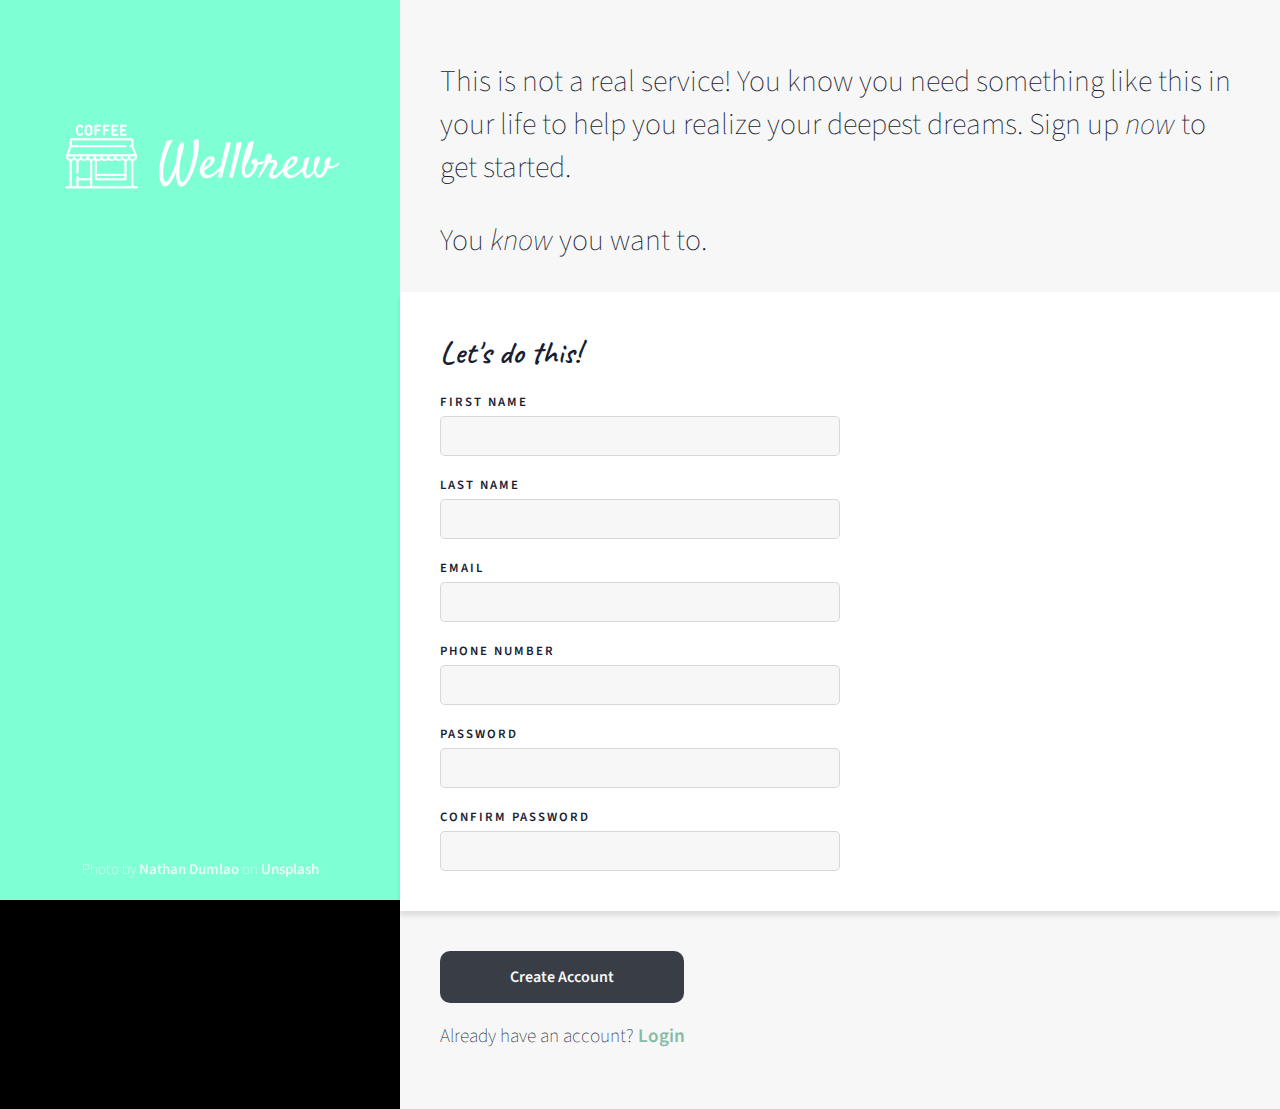
==== index.html @ 933966c3 "Initial form structure and styling" ====
<!DOCTYPE html>
<html lang="en">
<head>
    <meta charset="UTF-8">
    <meta http-equiv="X-UA-Compatible" content="IE=edge">
    <meta name="viewport" content="width=device-width, initial-scale=1.0">
    <title>Document</title>
    <link rel="stylesheet" href="styles.css">
</head>
<body>
    <div class="flex-container">
        <div class="left-container">
            <div class="logo-container">
                <img class="logo" src="logo-coffee-shop.png" alt="Company Logo">
                <div class="logo-text">Wellbrew</div>
            </div>
            <div class="splash-credit">Photo by <a href="https://unsplash.com/@nate_dumlao?utm_source=unsplash&utm_medium=referral&utm_content=creditCopyText">Nathan Dumlao</a> on <a href="https://unsplash.com/images/food/coffee?utm_source=unsplash&utm_medium=referral&utm_content=creditCopyText">Unsplash</a></div>
        </div>
        <div class="right-container">
            <div class="welcome-text">
                <p>This is not a real service! You know you need something like this in your life to help you realize your deepest dreams. Sign up <em>now</em> to get started.</p>
                <p>You <em>know</em> you want to.</p>
            </div>
            <div class="form-container">
                <h2 class="form-title">Let's do this!</h2>
                <form action="">
                    <div class="input-entry">
                        <label for="fname">First Name</label>
                        <input type="text" name="fname" id="fname">
                    </div>
                    <div class="input-entry">
                        <label for="lname">Last Name</label>
                        <input type="text" id="lname" name="lname">
                    </div>
                    <div class="input-entry">
                        <label for="email">Email</label>
                        <input type="email" name="email" id="email">
                    </div>
                    <div class="input-entry">
                        <label for="phone">Phone Number</label>
                        <input type="tel" name="phone" id="phone">
                    </div>
                    <div class="input-entry">
                        <label for="pwd">Password</label>
                        <input type="password" name="pwd" id="pwd">
                    </div>
                    <div class="input-entry">
                        <label for="pwd_cnf">Confirm Password</label>
                        <input type="password" name="pwd_cnf" id="pwd_cnf">
                    </div>
                </form>
            </div>
            <div class="form-submit-container">
                <button id="create_account" class="create_account_button">Create Account</button>
                <p>
                    Already have an account? <a href="login.html">Login</a>
                </p>
            </div>
        </div>
    </div>
</body>
</html>
---- styles.css ----
@import url('https://fonts.googleapis.com/css2?family=Caveat&family=Satisfy&family=Source+Sans+Pro:wght@200;300;600&display=swap');@import url('https://fonts.googleapis.com/css2?family=Satisfy&family=Source+Sans+Pro:wght@200;300;600&display=swap');

input {
    all: unset;
    box-sizing: border-box;
}

:root {
    --brown: '#A77979';
    --main-bg-color: #F7F7F7;
    /* --accent-color: rgb(109, 152, 134); */
    --accent-color: white;
    --dark-accent-color: #393E46;
    --light-accent-color: rgb(131 188 166);
    --text-color: #181D31;
    --accent-text-color: #F7F7F7;
    --logo-container: rgba(57, 62, 70, 0.5);

}

a {
    color: var(--accent-color);
    font-weight: 600;
    text-decoration: none;
}

.right-container a {
    color: var(--light-accent-color);
}

a:hover {
    color: var(--light-accent-color);
    transition: 0.5s;
}

a:active {
    color: var(--light-accent-color)
}

h2 {
    margin: 0;
    padding: 0;
    line-height: normal;
    font-size: 2rem;
    font-weight: 600;
    font-family: 'Caveat';
}

body {
    box-sizing: border-box;
    color: var(--text-color);
    display: relative;
    margin: 0;
    padding: 0;
    background-color: black;
    box-sizing: border-box;
    font-family: 'Source Sans Pro';
    font-size: 1.2rem;
    font-weight: 200;
}

.flex-container {
    display: flex;
    flex-direction: row;
}

.left-container {
    background-color: aquamarine;
    background-image: url(splash.jpeg);
    background-repeat:repeat;
    background-size: cover;
    /* background-position-y: bottom; */
    /* width: 35vw; */
    min-width: 400px;
    height: 100vh;
    flex: 2 1 800px;
    display: flex;
    flex-direction: column;
    justify-content: space-between;
    align-items: center;
}
.right-container {
    background-color: var(--main-bg-color);
    /* width: 65vw; */
    height: auto;
    display: flex;
    flex-direction: column;
    justify-content: center;
    padding-top: 30px;
}
.splash-credit {
    /* width: 100%; */
    color: white;
    font-size: 15px;
    text-align: center;
    margin: 20px;
    opacity: 80%;
}
.logo-container {
    /* background-color: var(--logo-container); */
    margin-top: 100px;
    width: 100%;
    min-width: 400px;
    display: flex;
    align-items: center;
    justify-content: center;
    padding: 20px;
}

.logo{
    max-width: 100px;
    width: calc(60px + 1vw);
    margin-right: 20px;
    filter: invert(100%);
}

.logo-text{
    color: white;
    font-size: calc(2em + 1vw);
    font-family: 'Satisfy';
    text-align: center;
    line-height: 50px;
    padding-top:20px;
}

.welcome-text {
    padding: 0px 40px;
    font-size: 30px;
}

.form-container {
    background-color: var(--accent-color);
    padding: 40px;
    box-shadow: 0px 5px 5px rgba(0,0,0,0.1);
}

form {
    /* max-width: 800px; */

}

.input-entry {
    display: inline-block;
    margin-right: 20px;
    margin-top: 20px;
    /* float: left; */
    max-width: 400px;
    width: 100%;
}

.input-entry > label {
    display: block;
    text-transform: uppercase;
    letter-spacing: 2px;
    font-size: 0.8rem;
    font-weight: 600;
    margin-bottom: 5px;
}

.input-entry > input {
    background-color: var(--main-bg-color);
    border: 1px solid rgba(77, 98, 90, 20%);
    border-radius: 5px;
    width: 100%;
    max-width: 600px;
    height: 40px;
    font-size: 1rem;
    font-family: 'Source Sans Pro';
    font-weight: 400;
    padding: 5px 10px;
}

.input-entry > input:active,
.input-entry > input:target,
.input-entry > input:focus {
    border: 2px var(--dark-accent-color) solid;
}

.form-submit-container {
    padding: 40px;
}

.create_account_button{
    font-family: 'Source Sans Pro';
    border: 0;
    border-radius: 10px;
    font-size: 1rem;
    font-weight: 600;
    color: var(--accent-text-color);
    padding: 15px 70px;
    background-color: var(--dark-accent-color);
    /* box-shadow: 0px 5px 5px rgba(0,0,0,0.2); */
    cursor:pointer;
    transition: 0.2s;
}

.create_account_button:hover {
    background-color: var(--light-accent-color);
}

.create_account_button:active {
    background-color: var(--light-accent-color);
    box-shadow: inset 3px 3px 5px rgba(0, 0, 0, 0.3);
}

@media only screen and (max-width: 700px) {
.flex-container {
    flex-direction: column;
}

.left-container {
    flex: 1 1 auto;
}
}
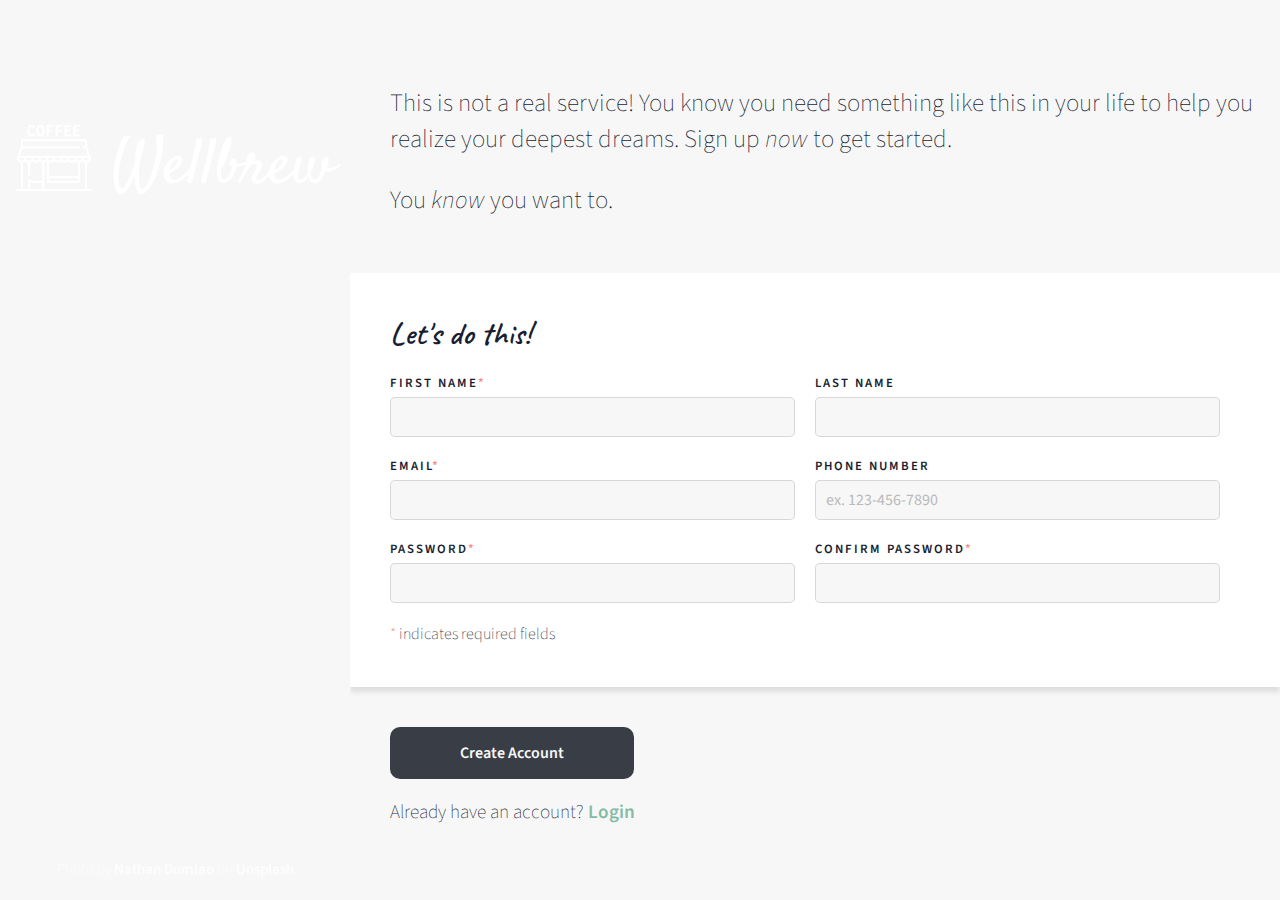
==== commit bc2e2f55: "Complete design and add hidden password strength box" ====
--- a/index.html
+++ b/index.html
@@ -6,6 +6,7 @@
     <meta name="viewport" content="width=device-width, initial-scale=1.0">
     <title>Document</title>
     <link rel="stylesheet" href="styles.css">
+    <script src="/script.js" defer></script>
 </head>
 <body>
     <div class="flex-container">
@@ -23,35 +24,43 @@
             </div>
             <div class="form-container">
                 <h2 class="form-title">Let's do this!</h2>
-                <form action="">
+                <form action="http://httpbin.org/post" method="post" id="signup-form">
                     <div class="input-entry">
-                        <label for="fname">First Name</label>
-                        <input type="text" name="fname" id="fname">
+                        <label class="required" for="fname">First Name</label>
+                        <input type="text" name="fname" id="fname" minlength="2" pattern="[A-Za-z]+'{0,1}-{0,1}[A-Za-z]+" required title="Characters A to Z with minimum length of 2. Dash and apostrophe allowed.">
                     </div>
                     <div class="input-entry">
                         <label for="lname">Last Name</label>
-                        <input type="text" id="lname" name="lname">
+                        <input type="text" id="lname" name="lname" minlength="2" pattern="[A-Za-z]+'{0,1}-{0,1}[A-Za-z]+" title="Characters A to Z with minimum length of 2. Dash and apostrophe allowed.">
                     </div>
                     <div class="input-entry">
-                        <label for="email">Email</label>
-                        <input type="email" name="email" id="email">
+                        <label class="required" for="email">Email</label>
+                        <input type="email" name="email" id="email" required>
                     </div>
                     <div class="input-entry">
                         <label for="phone">Phone Number</label>
-                        <input type="tel" name="phone" id="phone">
+                        <input type="tel" name="phone" id="phone" pattern="^(\+0?1\s)?\(?\d{3}\)?[\s.-]\d{3}[\s.-]\d{4}$" placeholder="ex. 123-456-7890" title="ex. 123-456-7890 or (123)456-7890">
                     </div>
                     <div class="input-entry">
-                        <label for="pwd">Password</label>
-                        <input type="password" name="pwd" id="pwd">
+                        <label class="required" for="pwd">Password</label>
+                        <input type="password" name="pwd" id="pwd" required>
+                        <div class="pw-bubble">
+                            <ul>
+                                <li>Has at least 8 characters.</li>
+                                <li>Includes a capital letter</li>
+                                <li>Includes a number</li>
+                            </ul>
+                        </div>
                     </div>
                     <div class="input-entry">
-                        <label for="pwd_cnf">Confirm Password</label>
-                        <input type="password" name="pwd_cnf" id="pwd_cnf">
+                        <label class="required" for="pwd_cnf">Confirm Password</label>
+                        <input type="password" name="pwd_cnf" id="pwd_cnf" required>
                     </div>
                 </form>
+                <p><span class="required"></span> indicates required fields</p>
             </div>
             <div class="form-submit-container">
-                <button id="create_account" class="create_account_button">Create Account</button>
+                <button form="signup-form" type="submit" id="create_account" class="create_account_button">Create Account</button>
                 <p>
                     Already have an account? <a href="login.html">Login</a>
                 </p>
--- a/styles.css
+++ b/styles.css
@@ -8,7 +8,6 @@
 :root {
     --brown: '#A77979';
     --main-bg-color: #F7F7F7;
-    /* --accent-color: rgb(109, 152, 134); */
     --accent-color: white;
     --dark-accent-color: #393E46;
     --light-accent-color: rgb(131 188 166);
@@ -37,7 +36,8 @@
     color: var(--light-accent-color)
 }
 
-h2 {
+.form-container > h2 {
+    display: block;
     margin: 0;
     padding: 0;
     line-height: normal;
@@ -52,12 +52,14 @@
     display: relative;
     margin: 0;
     padding: 0;
-    background-color: black;
+    background-color: var(--main-bg-color);
     box-sizing: border-box;
     font-family: 'Source Sans Pro';
     font-size: 1.2rem;
     font-weight: 200;
-}
+
+}
+
 
 .flex-container {
     display: flex;
@@ -65,42 +67,42 @@
 }
 
 .left-container {
-    background-color: aquamarine;
     background-image: url(splash.jpeg);
-    background-repeat:repeat;
+    background-repeat: no-repeat;
     background-size: cover;
-    /* background-position-y: bottom; */
-    /* width: 35vw; */
-    min-width: 400px;
+    background-position-y: center;
     height: 100vh;
-    flex: 2 1 800px;
+    flex: 1 2 100%;
+    min-width: 350px;
     display: flex;
     flex-direction: column;
     justify-content: space-between;
     align-items: center;
+    /* position:fixed; */
 }
 .right-container {
+    box-sizing: border-box;
     background-color: var(--main-bg-color);
-    /* width: 65vw; */
-    height: auto;
-    display: flex;
+    height: 100vh;
+    display: flex;
+    /* justify-content: center; */
     flex-direction: column;
-    justify-content: center;
     padding-top: 30px;
+    flex: 2 0.5 300;
+    overflow-y: scroll;
 }
 .splash-credit {
-    /* width: 100%; */
+    position: sticky;
+    top: 90%;
     color: white;
     font-size: 15px;
     text-align: center;
-    margin: 20px;
+    margin-bottom: 20px;
     opacity: 80%;
 }
 .logo-container {
-    /* background-color: var(--logo-container); */
     margin-top: 100px;
     width: 100%;
-    min-width: 400px;
     display: flex;
     align-items: center;
     justify-content: center;
@@ -109,14 +111,14 @@
 
 .logo{
     max-width: 100px;
-    width: calc(60px + 1vw);
+    width: calc(50px + 2vw);
     margin-right: 20px;
     filter: invert(100%);
 }
 
 .logo-text{
     color: white;
-    font-size: calc(2em + 1vw);
+    font-size: calc(2em + 2vw);
     font-family: 'Satisfy';
     text-align: center;
     line-height: 50px;
@@ -124,8 +126,9 @@
 }
 
 .welcome-text {
-    padding: 0px 40px;
-    font-size: 30px;
+    margin: 30px 0;
+    padding: 0px 20px 0 40px;
+    font-size: 25px;
 }
 
 .form-container {
@@ -135,21 +138,27 @@
 }
 
 form {
-    /* max-width: 800px; */
-
+    display: flex;
+    flex-wrap: wrap;
+}
+
+input::placeholder{
+    color:#bababa;
 }
 
 .input-entry {
-    display: inline-block;
+    position: relative;
+    display: flex;
+    flex-wrap: wrap;
+    flex-direction: column;
+    flex: 2 2 300px;
     margin-right: 20px;
     margin-top: 20px;
-    /* float: left; */
-    max-width: 400px;
-    width: 100%;
+    min-width: 150px;
 }
 
 .input-entry > label {
-    display: block;
+    display: inline-block;
     text-transform: uppercase;
     letter-spacing: 2px;
     font-size: 0.8rem;
@@ -176,6 +185,15 @@
     border: 2px var(--dark-accent-color) solid;
 }
 
+.form-container > p {
+    margin-bottom: 0px;
+    padding: 0px;
+    margin-top: 20px;
+    display: inline-block;
+    font-size: 1rem;
+
+}
+
 .form-submit-container {
     padding: 40px;
 }
@@ -189,7 +207,6 @@
     color: var(--accent-text-color);
     padding: 15px 70px;
     background-color: var(--dark-accent-color);
-    /* box-shadow: 0px 5px 5px rgba(0,0,0,0.2); */
     cursor:pointer;
     transition: 0.2s;
 }
@@ -203,12 +220,81 @@
     box-shadow: inset 3px 3px 5px rgba(0, 0, 0, 0.3);
 }
 
+.pw-bubble {
+    max-height: 0px;
+    transition: max-height 0.3s ease-out;
+    overflow: hidden;
+}
+
+input#pwd:focus + .pw-bubble {
+    max-height: 70px;
+    transition: max-height 0.3s ease-in;
+}
+
+.pw-bubble > ul {
+    padding: 10px;
+    margin: 0;
+    font-size: 1rem;
+    color: #bababa;
+    list-style: none;
+}
+
+input#pwd{
+    /* background-image: url(/img/tick-red-icon.png); */
+    background-size: 10px;
+    background-repeat: no-repeat;
+    background-position: bottom 50% right 7px;
+}
+
+.pw-bubble > ul > li::before{
+    content: ' ';
+    display: inline-block;
+    background-image: url(/img/cancel-icon.png);
+    background-size:contain;
+    height: 12px;
+    width: 12px;
+    margin-right: 10px;
+    margin-left: 0;
+    opacity: 30%;
+}
+
+/* Validation Styling */
+.required::after{
+    content: "*";
+    color: #FD8A8A;
+}
+
+
+/* Mobile-Styling */
+
 @media only screen and (max-width: 700px) {
 .flex-container {
     flex-direction: column;
 }
-
-.left-container {
-    flex: 1 1 auto;
-}
+.welcome-text {
+    margin-top: 0px;
+}
+
+.logo-container{
+    margin: 50px 0px;
+}
+.logo {
+    width: 60px;
+}
+.logo-text{
+    font-size: 50px;
+    padding-top:10px;
+}
+
+.splash-credit {
+    position: absolute;
+    top: 2px;
+    left: 5px;
+    font-size: 10px;
+}
+
+.right-container {
+    overflow: unset;
+}
+
 }